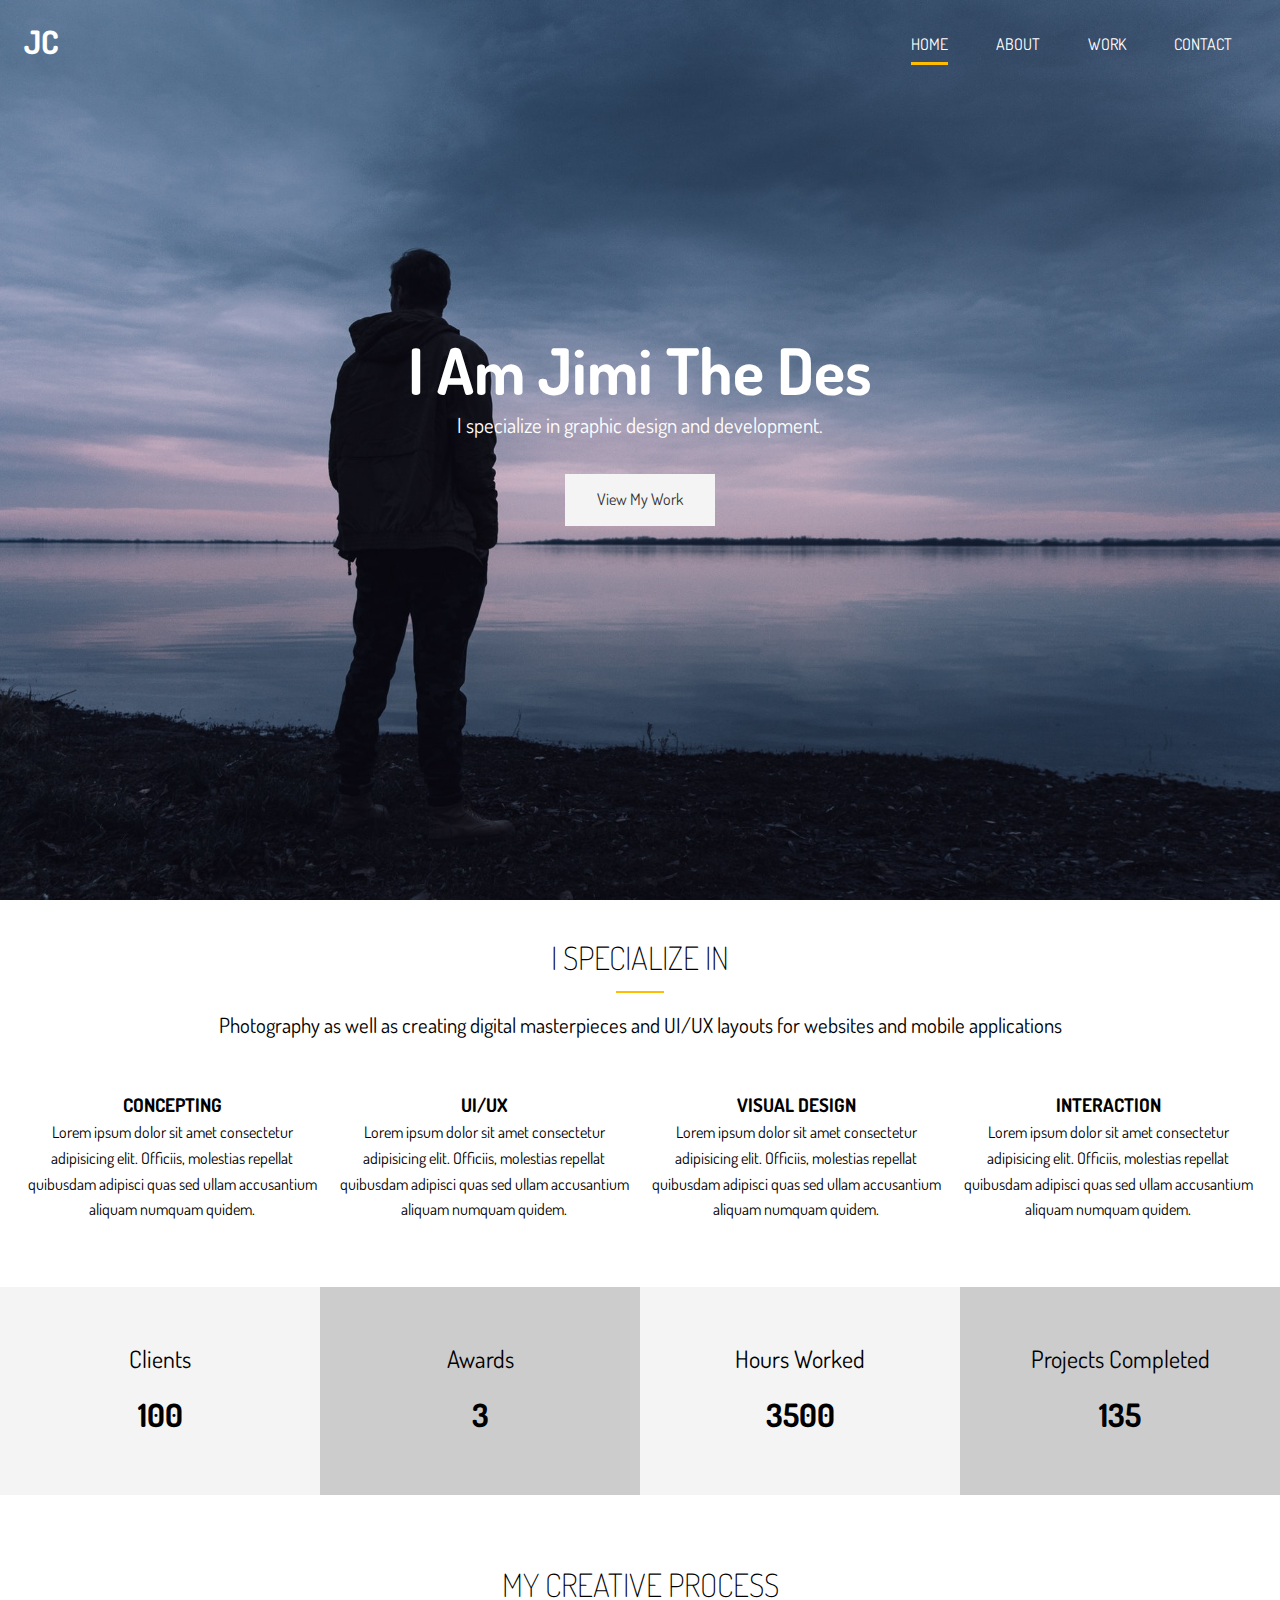
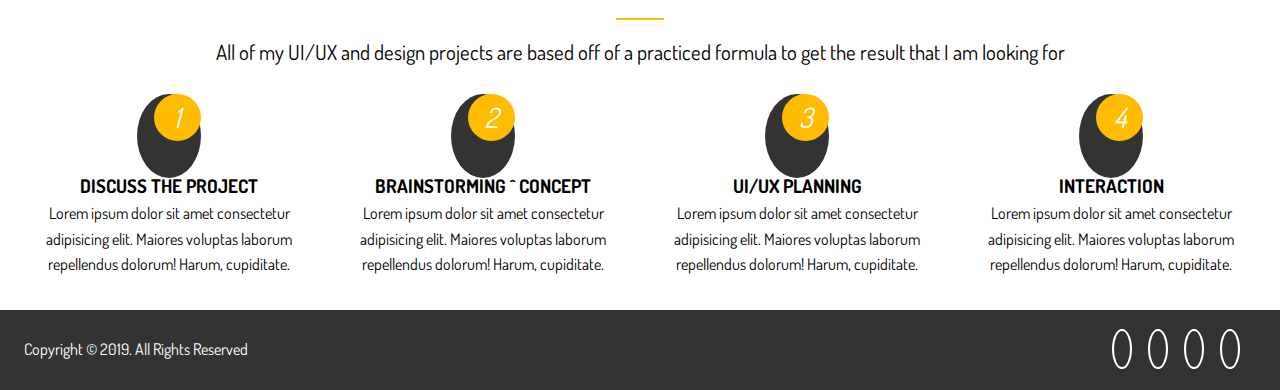
==== index.html @ 679dd033 "Add files via upload" ====
<!DOCTYPE html>
<html lang="en">

<head>
  <meta charset="UTF-8" />
  <meta name="viewport" content="width=device-width, initial-scale=1.0" />
  <meta http-equiv="X-UA-Compatible" content="ie=edge" />
  <link rel="stylesheet" href="https://use.fontawesome.com/releases/v5.7.2/css/all.css"
    integrity="sha384-fnmOCqbTlWIlj8LyTjo7mOUStjsKC4pOpQbqyi7RrhN7udi9RwhKkMHpvLbHG9Sr" crossorigin="anonymous" />
  <link href="https://fonts.googleapis.com/css?family=Dosis" rel="stylesheet" />
  <link rel="stylesheet" href="css/main.css" />
  <title>Jimi Chhatrala | Designer & Developer</title>
</head>

<body>
  <!-- Header -->
  <header id="header-home">
    <div class="container">
      <nav id="main-nav">
        <h1 id="logo">JC</h1>
        <ul>
          <li><a href="index.html" class="current">Home</a></li>
          <li><a href="about.html">About</a></li>
          <li><a href="work.html">Work</a></li>
          <li><a href="contact.html">Contact</a></li>
        </ul>
      </nav>
      <div class="header-content">
        <h1>
          I Am Jimi The
          <span class="txt-type" data-wait="3000" data-words='["Designer", "Developer", "UI/UX Dev"]'></span>
        </h1>
        <p class="lead">
          I specialize in graphic design and development.
        </p>
        <a href="work.html" class="btn-light">View My Work</a>
      </div>
    </div>
  </header>

  <!-- Section A: Specialize -->
  <section id="home-a" class="text-center py-2">
    <div class="container">
      <h2 class="section-title">I Specialize In</h2>
      <div class="bottom-line"></div>
      <p class="lead">
        Photography as well as creating digital masterpieces and UI/UX layouts
        for websites and mobile applications
      </p>
      <div class="specials">
        <div>
          <i class="fas fa-file-alt fa-2x"></i>
          <h3>Concepting</h3>
          <p>
            Lorem ipsum dolor sit amet consectetur adipisicing elit. Officiis,
            molestias repellat quibusdam adipisci quas sed ullam accusantium
            aliquam numquam quidem.
          </p>
        </div>
        <div>
          <i class="fas fa-desktop fa-2x"></i>
          <h3>UI/UX</h3>
          <p>
            Lorem ipsum dolor sit amet consectetur adipisicing elit. Officiis,
            molestias repellat quibusdam adipisci quas sed ullam accusantium
            aliquam numquam quidem.
          </p>
        </div>
        <div>
          <i class="fas fa-object-ungroup fa-2x"></i>
          <h3>Visual Design</h3>
          <p>
            Lorem ipsum dolor sit amet consectetur adipisicing elit. Officiis,
            molestias repellat quibusdam adipisci quas sed ullam accusantium
            aliquam numquam quidem.
          </p>
        </div>
        <div>
          <i class="fas fa-thumbs-up fa-2x"></i>
          <h3>Interaction</h3>
          <p>
            Lorem ipsum dolor sit amet consectetur adipisicing elit. Officiis,
            molestias repellat quibusdam adipisci quas sed ullam accusantium
            aliquam numquam quidem.
          </p>
        </div>
      </div>
    </div>
  </section>

  <!-- Section B: Stats -->
  <section id="home-b" class="text-center py-2">
    <div class="stats">
      <div>
        <ul>
          <li><i class="fas fa-users fa-3x"></i></li>
          <li class="stats-title">Clients</li>
          <li class="stats-number">100</li>
        </ul>
      </div>
      <div>
        <ul>
          <li><i class="fas fa-award fa-3x"></i></li>
          <li class="stats-title">Awards</li>
          <li class="stats-number">3</li>
        </ul>
      </div>
      <div>
        <ul>
          <li><i class="fas fa-hourglass-start fa-3x"></i></li>
          <li class="stats-title">Hours Worked</li>
          <li class="stats-number">3500</li>
        </ul>
      </div>
      <div>
        <ul>
          <li><i class="fas fa-code-branch fa-3x"></i></li>
          <li class="stats-title">Projects Completed</li>
          <li class="stats-number">135</li>
        </ul>
      </div>
    </div>
  </section>

  <!-- Section C: Process -->
  <section id="home-c" class="text-center py-2">
    <div class="container">
      <h2 class="section-title">
        My Creative Process
      </h2>
      <div class="bottom-line"></div>
      <p class="lead">
        All of my UI/UX and design projects are based off of a practiced
        formula to get the result that I am looking for
      </p>
      <div class="process">
        <div>
          <i class="fas fa-file-alt fa-4x process-icon my-2">
            <div class="process-step">1</div>
          </i>
          <h3>Discuss The Project</h3>
          <p>
            Lorem ipsum dolor sit amet consectetur adipisicing elit. Maiores
            voluptas laborum repellendus dolorum! Harum, cupiditate.
          </p>
        </div>
        <div>
          <i class="fas fa-desktop fa-4x process-icon my-2">
            <div class="process-step">2</div>
          </i>
          <h3>Brainstorming ^ Concept</h3>
          <p>
            Lorem ipsum dolor sit amet consectetur adipisicing elit. Maiores
            voluptas laborum repellendus dolorum! Harum, cupiditate.
          </p>
        </div>
        <div>
          <i class="fas fa-object-ungroup fa-4x process-icon my-2">
            <div class="process-step">3</div>
          </i>
          <h3>UI/UX Planning</h3>
          <p>
            Lorem ipsum dolor sit amet consectetur adipisicing elit. Maiores
            voluptas laborum repellendus dolorum! Harum, cupiditate.
          </p>
        </div>
        <div>
          <i class="fas fa-thumbs-up fa-4x process-icon my-2">
            <div class="process-step">4</div>
          </i>
          <h3>Interaction</h3>
          <p>
            Lorem ipsum dolor sit amet consectetur adipisicing elit. Maiores
            voluptas laborum repellendus dolorum! Harum, cupiditate.
          </p>
        </div>
      </div>
    </div>
  </section>

  <!-- Footer -->
  <footer id="main-footer">
    <div class="footer-content container">
      <p>Copyright &copy; 2019. All Rights Reserved</p>
      <div class="social">
        <i class="fab fa-twitter"></i>
        <i class="fab fa-facebook"></i>
        <i class="fab fa-instagram"></i>
        <i class="fab fa-linkedin"></i>
      </div>
    </div>
  </footer>

  <!-- Type Effect Tutorial: https://www.youtube.com/watch?v=POX3dT-pB4E -->
  <script src="js/typewriter.js"></script>
</body>

</html>
---- css/main.css ----
.container {
  max-width: 1280px;
  padding: 0 1.5rem;
  margin: auto;
  overflow: hidden; }

.btn-main, .btn-light, .btn-dark {
  display: inline-block;
  padding: 0.8rem 2rem;
  transition: all 0.5s;
  border: none;
  cursor: pointer; }

.btn-main {
  color: #333;
  background-color: #ffbc00; }

.btn-light {
  color: #333;
  background-color: #f4f4f4; }

.btn-dark {
  color: #f4f4f4;
  background-color: #333; }

button[class^='btn-']:hover,
a[class^='btn-']:hover,
input[class^='btn-']:hover {
  background-color: #ffbc00; }

.bg-main {
  background: #ffbc00;
  color: #fff; }

.bg-dark {
  background: #333;
  color: #fff; }

.bg-light {
  background: #f4f4f4;
  color: #000; }

.bg-medium {
  background: #ccc;
  color: #000; }

.lead {
  font-size: 1.3rem;
  margin-bottom: 2rem; }

.text-center {
  text-align: center; }

.py-1 {
  padding: 1rem 0; }

.py-2 {
  padding: 2rem 0; }

.py-3 {
  padding: 3rem 0; }

.py-4 {
  padding: 4rem 0; }

.my-1 {
  margin: 1rem 0; }

.my-2 {
  margin: 2rem 0; }

.my-3 {
  margin: 3rem 0; }

.my-4 {
  margin: 4rem 0; }

.section-title {
  font-size: 2rem;
  display: block;
  padding-bottom: 0.5rem;
  text-align: center;
  font-weight: 100;
  text-transform: uppercase; }

.bottom-line {
  height: 2px;
  width: 3rem;
  background: #ffbc00;
  display: block;
  margin: 0 auto 1rem auto; }

.items {
  display: grid;
  grid-template-columns: repeat(3, 1fr);
  box-shadow: 0 5px 10px 0 rgba(0, 0, 0, 0.3); }

.item {
  position: relative;
  background: #ffbc00;
  overflow: hidden; }
  .item::after {
    content: '';
    position: absolute;
    display: block;
    background: inherit;
    opacity: 0.9;
    top: 0;
    left: 0;
    width: 100%;
    height: 100%;
    transform: scale(2) translateX(-75%) translateY(-75%) rotate(-28deg);
    transition: transform 3s cubic-bezier(0.2, 1, 0.3, 1); }
  .item:hover:after {
    transform: scale(2) translateX(0) translateY(0) rotate(-28deg); }
  .item:hover .item-image {
    transform: scale(1.2); }
  .item:hover .item-text {
    opacity: 1;
    transform: translateY(0); }
  .item-image {
    height: auto;
    transform: translateZ(0);
    display: block;
    transition: transform 750ms cubic-bezier(0.2, 1, 0.3, 1); }
  .item-image:before {
    content: '';
    display: block;
    padding-top: 75%;
    overflow: hidden; }
  .item-image img {
    position: absolute;
    top: 0;
    left: 0;
    width: 100%;
    height: auto;
    line-height: 0; }
  .item-text {
    position: absolute;
    top: 0;
    left: 0;
    bottom: 0;
    right: 0;
    opacity: 0;
    text-align: center;
    z-index: 1;
    color: #fff;
    transform: translateY(-20%);
    transition: opacity 500ms cubic-bezier(0.2, 1, 0.3, 1), transform 500ms cubic-bezier(0.2, 1, 0.3, 1);
    transition-delay: 300ms; }
  .item-text-wrap {
    position: absolute;
    width: 100%;
    top: 50%;
    transform: translateY(-50%); }
  .item-text-title {
    font-size: 2rem;
    padding: 0 1rem;
    margin: 5px 0 0 0; }
  .item-text-category {
    text-transform: uppercase;
    font-size: 1.2rem;
    opacity: 0.7;
    margin: 0; }

* {
  margin: 0;
  padding: 0; }

body {
  font-family: 'Dosis', sans-serif;
  line-height: 1.6;
  background: #fff; }

a {
  text-decoration: none;
  color: #333; }

ul {
  list-style: none; }

h2,
h3,
h4 {
  text-transform: uppercase; }

img {
  width: 100%; }

#logo {
  width: 70px;
  height: 70px;
  color: #fff;
  text-transform: uppercase; 
font-size: xx-large;
}

#main-nav {
  display: flex;
  justify-content: space-between;
  padding-top: 1rem; }
  #main-nav ul {
    display: flex; }
  #main-nav li {
    padding: 1rem 1.5rem; }
  #main-nav a {
    text-decoration: none;
    color: #fff;
    text-transform: uppercase;
    border-bottom: 3px transparent solid;
    padding-bottom: 0.5rem;
    transition: border-color 0.5s; }
    #main-nav a:hover {
      border-color: #ccc; }
    #main-nav a.current {
      border-color: #ffbc00; }

#header-home {
  background: url("../img/showcase.jpg") no-repeat center right/cover;
  height: 100vh;
  color: #fff; }
  #header-home .header-content {
    text-align: center;
    padding-top: 20%; }
    #header-home .header-content h1 {
      font-size: 4rem;
      line-height: 1.2; }

#header-inner {
  background: url("../img/showcase.jpg") no-repeat 20% 30%/cover;
  height: 5.5rem;
  border-bottom: 3px solid #ffbc00; }

#home-a .specials {
  margin-top: 3rem;
  display: grid;
  grid-gap: 1rem;
  grid-template-columns: repeat(4, 1fr); }
  #home-a .specials .fas {
    color: #ffbc00;
    padding-bottom: 0.4rem; }

#home-b .stats {
  display: grid;
  grid-template-columns: repeat(4, 1fr); }
  #home-b .stats li {
    line-height: 2; }
    #home-b .stats li.stats-title {
      font-size: 1.5rem; }
    #home-b .stats li.stats-number {
      font-size: 2rem;
      font-weight: bold; }
  #home-b .stats div {
    padding: 3rem 0; }
    #home-b .stats div:nth-child(odd) {
      background: #f4f4f4; }
    #home-b .stats div:nth-child(even) {
      background: #ccc; }

#home-c .process {
  display: grid;
  grid-template-columns: repeat(4, 1fr);
  grid-gap: 1.5rem;
  text-align: center; }
  #home-c .process-step {
    position: absolute;
    top: 0;
    right: 0;
    font-size: 28px;
    background: #ffbc00;
    color: #fff;
    border-radius: 50%;
    height: 15px;
    width: 15px;
    line-height: 15px;
    padding: 1rem;
    transition: all 1s; }
  #home-c .process-icon {
    border-radius: 50%;
    background: #333;
    color: #fff;
    padding: 2rem;
    width: 70px;
    height: 70px;
    line-height: 70px;
    text-align: center;
    position: relative;
    transition: all 1s; }
    #home-c .process-icon:hover {
      background: #ffbc00;
      width: 90px;
      height: 90px;
      line-height: 90px; }
      #home-c .process-icon:hover .process-step {
        background: #333;
        color: #fff; }

#about-a .about-info {
  display: grid;
  grid-template-areas: 'bioimage bio bio' 'aw1 aw2 aw3';
  grid-gap: 1.2rem; }

#about-a .bio-image {
  /* grid-area: bioimage;  */
width: 200px;
padding-left: 100px;
border-radius: 100%;
}

#about-a .bio {
  grid-area: bio;
  border-left: 3px solid #ffbc00;
  padding: 0.8rem; }

#about-a .award-1 {
  grid-area: aw1; }

#about-a .award-2 {
  grid-area: aw2; }

#about-a .award-3 {
  grid-area: aw3; }

#about-a .award-1 .fas,
#about-a .award-2 .fas,
#about-a .award-3 .fas {
  color: #ffbc00;
  margin: 1rem; }

#about-b .progress {
  overflow: hidden;
  height: 20px;
  background: #ccc;
  border-radius: 5px;
  margin-bottom: 0.6rem; }
  #about-b .progress div {
    height: 100%;
    color: #fff;
    text-align: center;
    background: #ffbc00; }

#about-c .about-logos {
  display: grid;
  grid-template-columns: repeat(4, 1fr);
  grid-gap: 2rem; }
  #about-c .about-logos img {
    width: 70%; }

#about-d .testimonials {
  display: grid;
  grid-template-columns: repeat(4, 1fr);
  grid-gap: 0.5rem; }
  #about-d .testimonials ul {
    list-style: none;
    margin-top: 1rem;
    display: flex;
    align-items: center; }
  #about-d .testimonials p {
    border: 1px solid #ccc;
    border-radius: 5px;
    padding: 0.5rem; }
  #about-d .testimonials img {
    width: 50px;
    height: 50px;
    border-radius: 50%;
    margin-right: 0.5rem; }

#contact-a .text-fields {
  display: grid;
  grid-template-areas: 'name email' 'subject phone' 'message message';
  grid-gap: 1.2rem;
  margin-bottom: 1.2rem; }
  #contact-a .text-fields .name-input {
    grid-area: name; }
  #contact-a .text-fields .subject-input {
    grid-area: subject; }
  #contact-a .text-fields .email-input {
    grid-area: email; }
  #contact-a .text-fields .phone-input {
    grid-area: phone; }
  #contact-a .text-fields .message-input {
    grid-area: message;
    height: 100px; }
  #contact-a .text-fields .text-input {
    padding: 0.5rem 1rem; }

#contact-a button[type='submit'] {
  width: 50%; }

#contact-b .contact-info {
  display: grid;
  grid-template-columns: repeat(3, 1fr);
  text-align: center; }

#contact-c h1 {
  text-align: center;
  font-size: 4rem; }

#main-footer {
  background: #333;
  color: #fff;
  height: 5rem; }
  #main-footer .footer-content {
    display: flex;
    justify-content: space-between;
    height: 5rem;
    align-items: center; }
    #main-footer .footer-content .social .fab {
      margin-right: 1rem;
      border: 2px #fff solid;
      border-radius: 50%;
      height: 20px;
      width: 20px;
      line-height: 20px;
      text-align: center;
      padding: 0.5rem; }
      #main-footer .footer-content .social .fab:hover {
        background: #ffbc00; }

@media (max-width: 800px) {
  #header-home {
    height: 30rem; }
    #header-home .header-content {
      padding-top: 5rem; } }

@media (max-width: 500px) {
  #main-nav {
    flex-direction: column;
    align-items: center; }
    #main-nav li {
      padding: 1rem; }
  #header-home {
    height: 10rem;
    border-bottom: 3px solid #ffbc00;
    background-position: 20% 30%; }
    #header-home .header-content {
      display: none; }
  #header-inner {
    height: 10rem; }
  #home-a .specials,
  #home-b .stats,
  #home-c .process,
  #about-d .testimonials,
  #contact-b .contact-info,
  .items {
    grid-template-columns: 1fr; }
  #home-a .specials div {
    border-bottom: 1px #f4f4f4 solid;
    padding-bottom: 1rem; }
    #home-a .specials div:last-child {
      border: none;
      padding-bottom: 0; }
  #home-b .stats div {
    padding: 2rem 0 1rem 0; }
  #about-a .about-info {
    grid-template-areas: 'bioimage' 'bio' 'aw1' 'aw2' 'aw3'; }
  #about-c {
    display: none; }
  #contact-a .text-fields {
    grid-template-areas: 'name' 'subject' 'email' 'phone' 'message'; }
  #contact-b div {
    margin-bottom: 1rem;
    padding-bottom: 1rem;
    border-bottom: 1px #555 solid; }
    #contact-b div:last-child {
      border: none;
      margin-bottom: 0;
      padding-bottom: 0; }
  #contact-c h1 {
    font-size: 2rem; }
  #main-footer {
    height: 7rem; }
    #main-footer .footer-content {
      flex-direction: column;
      padding: 1rem;
      height: 5rem; } }

@media (max-height: 580px) {
  #header-home .header-content {
    padding-top: 3rem; } }

@media (max-height: 330px) {
  #header-home .header-content h1 {
    font-size: 2rem; } }
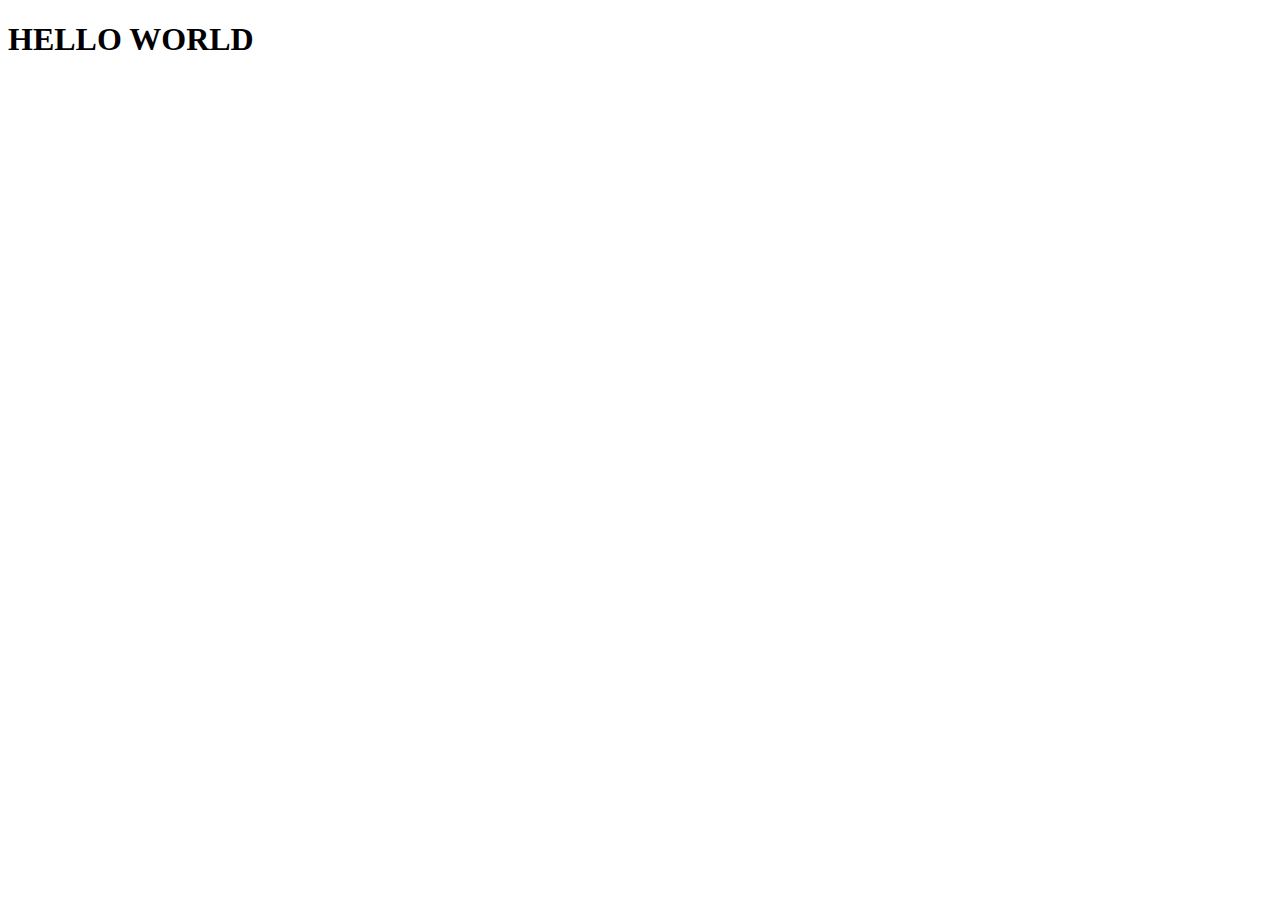
==== commit 90911a33: "Add files via upload" ====
--- a/index.html
+++ b/index.html
@@ -1,198 +1,15 @@
-<!DOCTYPE html>
-<html lang="en">
-
-<head>
-  <meta charset="UTF-8" />
-  <meta name="viewport" content="width=device-width, initial-scale=1.0" />
-  <meta http-equiv="X-UA-Compatible" content="ie=edge" />
-  <link rel="stylesheet" href="https://use.fontawesome.com/releases/v5.7.2/css/all.css"
-    integrity="sha384-fnmOCqbTlWIlj8LyTjo7mOUStjsKC4pOpQbqyi7RrhN7udi9RwhKkMHpvLbHG9Sr" crossorigin="anonymous" />
-  <link href="https://fonts.googleapis.com/css?family=Dosis" rel="stylesheet" />
-  <link rel="stylesheet" href="css/main.css" />
-  <title>Jimi Chhatrala | Designer & Developer</title>
-</head>
-
-<body>
-  <!-- Header -->
-  <header id="header-home">
-    <div class="container">
-      <nav id="main-nav">
-        <h1 id="logo">JC</h1>
-        <ul>
-          <li><a href="index.html" class="current">Home</a></li>
-          <li><a href="about.html">About</a></li>
-          <li><a href="work.html">Work</a></li>
-          <li><a href="contact.html">Contact</a></li>
-        </ul>
-      </nav>
-      <div class="header-content">
-        <h1>
-          I Am Jimi The
-          <span class="txt-type" data-wait="3000" data-words='["Designer", "Developer", "UI/UX Dev"]'></span>
-        </h1>
-        <p class="lead">
-          I specialize in graphic design and development.
-        </p>
-        <a href="work.html" class="btn-light">View My Work</a>
-      </div>
-    </div>
-  </header>
-
-  <!-- Section A: Specialize -->
-  <section id="home-a" class="text-center py-2">
-    <div class="container">
-      <h2 class="section-title">I Specialize In</h2>
-      <div class="bottom-line"></div>
-      <p class="lead">
-        Photography as well as creating digital masterpieces and UI/UX layouts
-        for websites and mobile applications
-      </p>
-      <div class="specials">
-        <div>
-          <i class="fas fa-file-alt fa-2x"></i>
-          <h3>Concepting</h3>
-          <p>
-            Lorem ipsum dolor sit amet consectetur adipisicing elit. Officiis,
-            molestias repellat quibusdam adipisci quas sed ullam accusantium
-            aliquam numquam quidem.
-          </p>
-        </div>
-        <div>
-          <i class="fas fa-desktop fa-2x"></i>
-          <h3>UI/UX</h3>
-          <p>
-            Lorem ipsum dolor sit amet consectetur adipisicing elit. Officiis,
-            molestias repellat quibusdam adipisci quas sed ullam accusantium
-            aliquam numquam quidem.
-          </p>
-        </div>
-        <div>
-          <i class="fas fa-object-ungroup fa-2x"></i>
-          <h3>Visual Design</h3>
-          <p>
-            Lorem ipsum dolor sit amet consectetur adipisicing elit. Officiis,
-            molestias repellat quibusdam adipisci quas sed ullam accusantium
-            aliquam numquam quidem.
-          </p>
-        </div>
-        <div>
-          <i class="fas fa-thumbs-up fa-2x"></i>
-          <h3>Interaction</h3>
-          <p>
-            Lorem ipsum dolor sit amet consectetur adipisicing elit. Officiis,
-            molestias repellat quibusdam adipisci quas sed ullam accusantium
-            aliquam numquam quidem.
-          </p>
-        </div>
-      </div>
-    </div>
-  </section>
-
-  <!-- Section B: Stats -->
-  <section id="home-b" class="text-center py-2">
-    <div class="stats">
-      <div>
-        <ul>
-          <li><i class="fas fa-users fa-3x"></i></li>
-          <li class="stats-title">Clients</li>
-          <li class="stats-number">100</li>
-        </ul>
-      </div>
-      <div>
-        <ul>
-          <li><i class="fas fa-award fa-3x"></i></li>
-          <li class="stats-title">Awards</li>
-          <li class="stats-number">3</li>
-        </ul>
-      </div>
-      <div>
-        <ul>
-          <li><i class="fas fa-hourglass-start fa-3x"></i></li>
-          <li class="stats-title">Hours Worked</li>
-          <li class="stats-number">3500</li>
-        </ul>
-      </div>
-      <div>
-        <ul>
-          <li><i class="fas fa-code-branch fa-3x"></i></li>
-          <li class="stats-title">Projects Completed</li>
-          <li class="stats-number">135</li>
-        </ul>
-      </div>
-    </div>
-  </section>
-
-  <!-- Section C: Process -->
-  <section id="home-c" class="text-center py-2">
-    <div class="container">
-      <h2 class="section-title">
-        My Creative Process
-      </h2>
-      <div class="bottom-line"></div>
-      <p class="lead">
-        All of my UI/UX and design projects are based off of a practiced
-        formula to get the result that I am looking for
-      </p>
-      <div class="process">
-        <div>
-          <i class="fas fa-file-alt fa-4x process-icon my-2">
-            <div class="process-step">1</div>
-          </i>
-          <h3>Discuss The Project</h3>
-          <p>
-            Lorem ipsum dolor sit amet consectetur adipisicing elit. Maiores
-            voluptas laborum repellendus dolorum! Harum, cupiditate.
-          </p>
-        </div>
-        <div>
-          <i class="fas fa-desktop fa-4x process-icon my-2">
-            <div class="process-step">2</div>
-          </i>
-          <h3>Brainstorming ^ Concept</h3>
-          <p>
-            Lorem ipsum dolor sit amet consectetur adipisicing elit. Maiores
-            voluptas laborum repellendus dolorum! Harum, cupiditate.
-          </p>
-        </div>
-        <div>
-          <i class="fas fa-object-ungroup fa-4x process-icon my-2">
-            <div class="process-step">3</div>
-          </i>
-          <h3>UI/UX Planning</h3>
-          <p>
-            Lorem ipsum dolor sit amet consectetur adipisicing elit. Maiores
-            voluptas laborum repellendus dolorum! Harum, cupiditate.
-          </p>
-        </div>
-        <div>
-          <i class="fas fa-thumbs-up fa-4x process-icon my-2">
-            <div class="process-step">4</div>
-          </i>
-          <h3>Interaction</h3>
-          <p>
-            Lorem ipsum dolor sit amet consectetur adipisicing elit. Maiores
-            voluptas laborum repellendus dolorum! Harum, cupiditate.
-          </p>
-        </div>
-      </div>
-    </div>
-  </section>
-
-  <!-- Footer -->
-  <footer id="main-footer">
-    <div class="footer-content container">
-      <p>Copyright &copy; 2019. All Rights Reserved</p>
-      <div class="social">
-        <i class="fab fa-twitter"></i>
-        <i class="fab fa-facebook"></i>
-        <i class="fab fa-instagram"></i>
-        <i class="fab fa-linkedin"></i>
-      </div>
-    </div>
-  </footer>
-
-  <!-- Type Effect Tutorial: https://www.youtube.com/watch?v=POX3dT-pB4E -->
-  <script src="js/typewriter.js"></script>
-</body>
-
+<!DOCTYPE html>
+<html lang="en">
+
+<head>
+    <meta charset="UTF-8">
+    <meta http-equiv="X-UA-Compatible" content="IE=edge">
+    <meta name="viewport" content="width=device-width, initial-scale=1.0">
+    <title>Document</title>
+</head>
+
+<body>
+    <h1>HELLO WORLD</h1>
+</body>
+
 </html>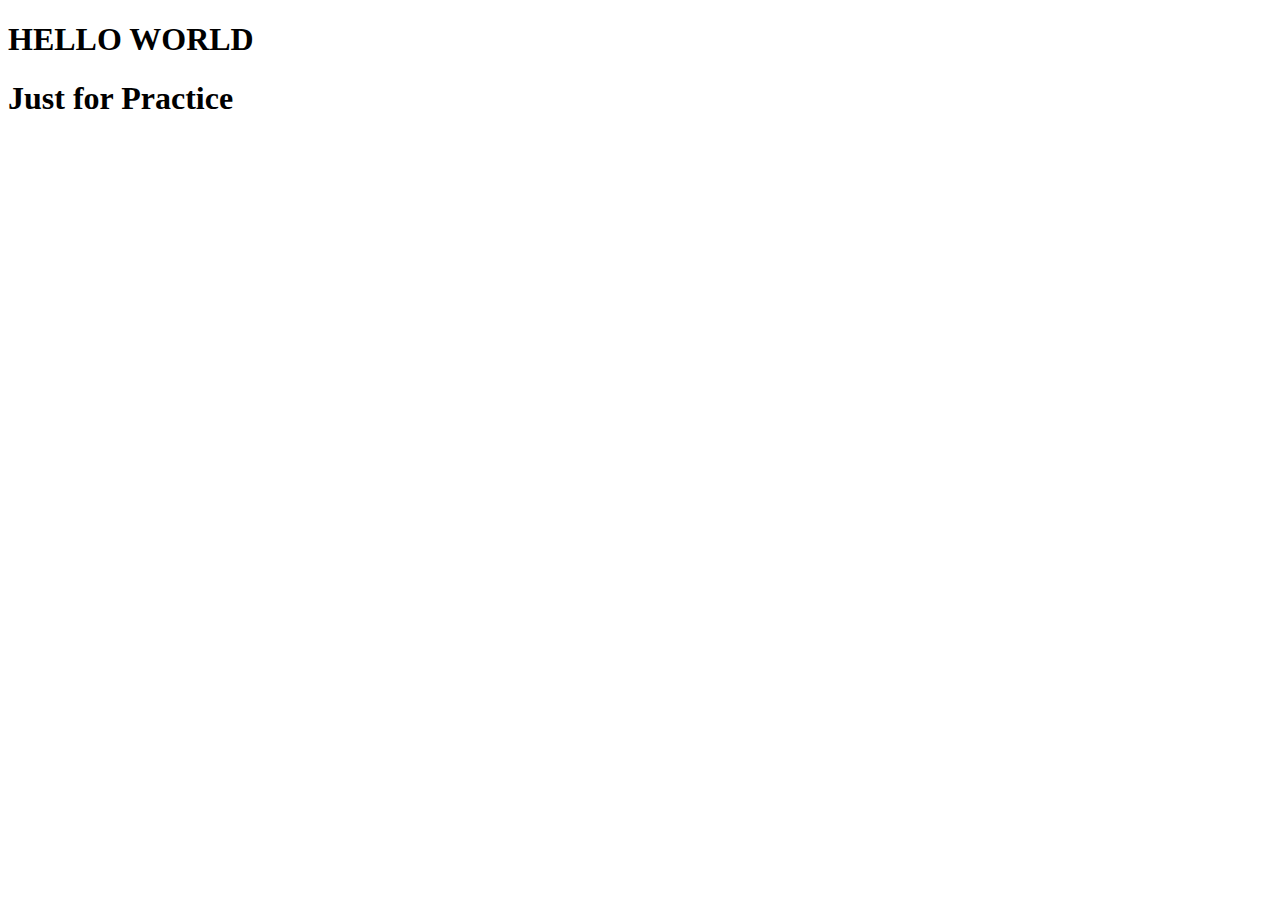
==== commit c821cc92: "Update index.html" ====
--- a/index.html
+++ b/index.html
@@ -10,6 +10,7 @@
 
 <body>
     <h1>HELLO WORLD</h1>
+    <h1>Just for Practice</h1>
 </body>
 
-</html>+</html>
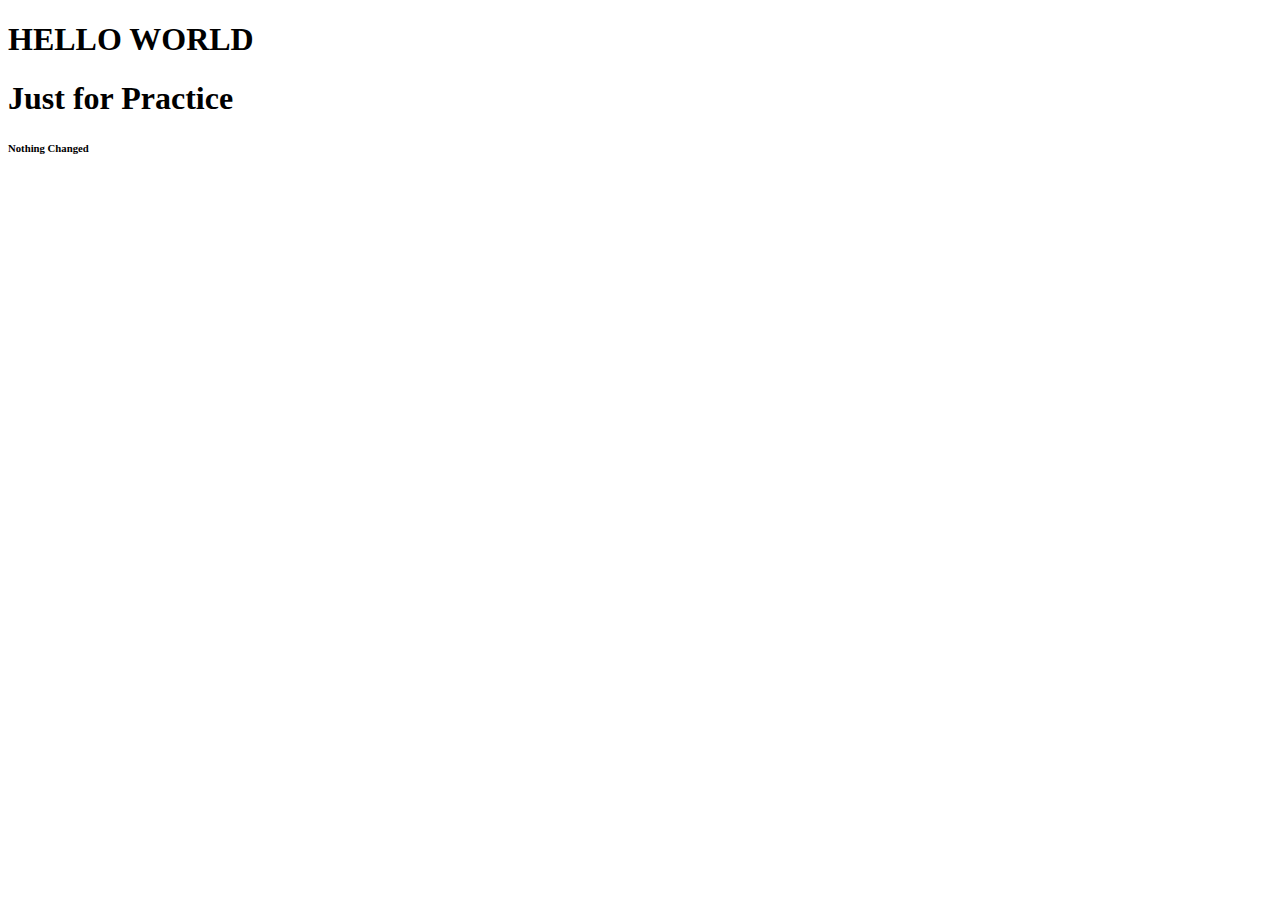
==== commit f1d117e9: "Update index.html" ====
--- a/index.html
+++ b/index.html
@@ -11,6 +11,7 @@
 <body>
     <h1>HELLO WORLD</h1>
     <h1>Just for Practice</h1>
+    <h6>Nothing Changed</h6>
 </body>
 
 </html>
